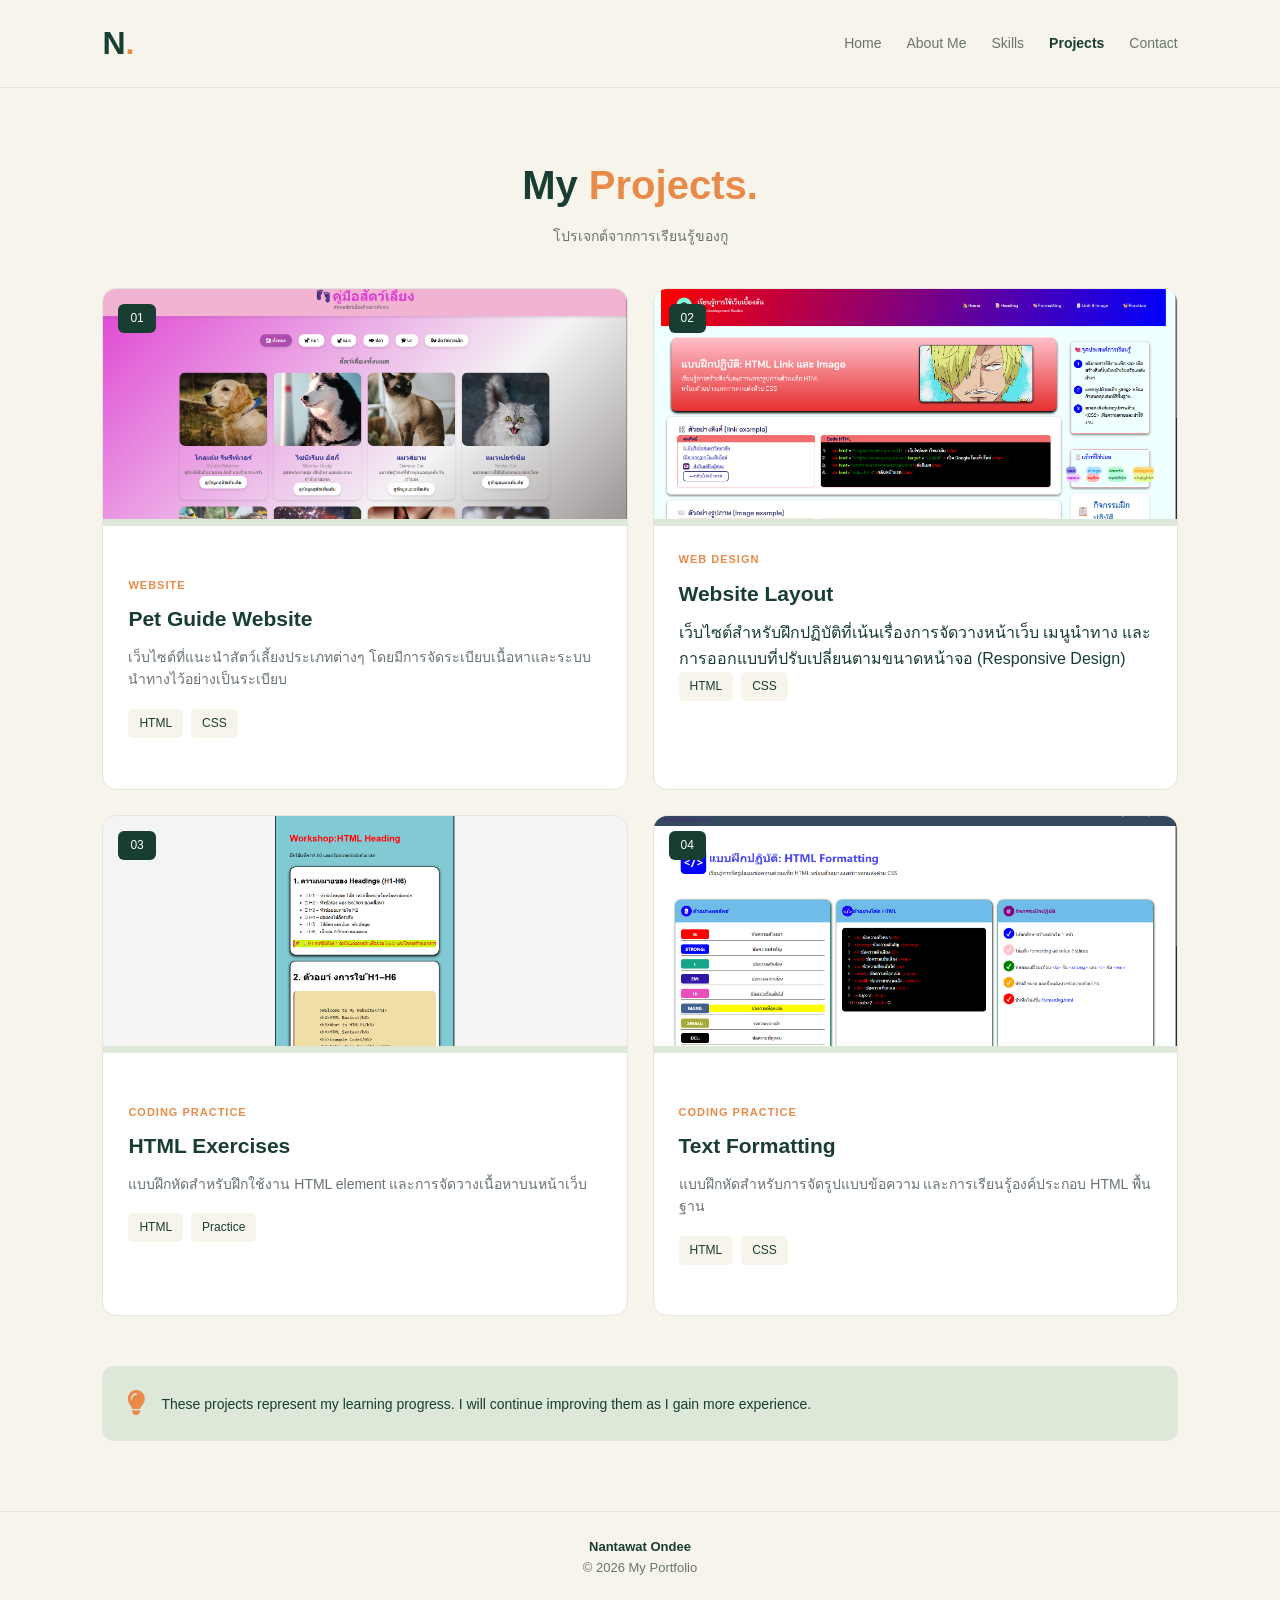
==== projects.html @ f81a3033 "update" ====
<!DOCTYPE html>
<html lang="en">

<head>
    <meta charset="UTF-8">
    <meta name="viewport" content="width=device-width, initial-scale=1.0">
    <title>My Projects - Nantawat Ondee</title>
    <link rel="stylesheet" href="css/projects.css">
    <link rel="stylesheet" href="https://cdnjs.cloudflare.com/ajax/libs/font-awesome/6.5.2/css/all.min.css">
</head>

<body>

    <header class="navbar">
        <a href="index.html" class="logo">N<span>.</span></a>

        <nav>
            <a href="index.html">Home</a>
            <a href="about.html">About Me</a>
            <a href="skills.html">Skills</a>
            <a href="projects.html" class="active">Projects</a>
            <a href="contact.html">Contact</a>
        </nav>
    </header>

    <main class="container">

        <section class="page-heading">
            <h1>My <span>Projects.</span></h1>
            <p>โปรเจกต์จากการเรียนรู้ของกู</p>
        </section>

        <section class="projects-grid">

            <article class="project-card">
                <div class="project-image">
                    <img src="img/pet01.png" alt="Pet guide website">
                    <span class="project-number">01</span>
                </div>

                <div class="project-info">
                    <a href="https://684259026-crypto.github.io/Web1-684259026/pest01/index.html" target="_blank" class="project-info">
                        <p class="project-type">WEBSITE</p>
                        <h2>Pet Guide Website</h2>
                        <p>
                            เว็บไซต์ที่แนะนำสัตว์เลี้ยงประเภทต่างๆ โดยมีการจัดระเบียบเนื้อหาและระบบนำทางไว้อย่างเป็นระเบียบ
                        </p>

                        <div class="project-tags">
                            <span>HTML</span>
                            <span>CSS</span>
                        </div>
                    </a>
                </div>
            </article>

            <article class="project-card">
                <div class="project-image">
                    <img src="img/link.png" alt="Website navigation project">
                    <span class="project-number">02</span>
                </div>

                <div class="project-info">
                    <a href="https://684259026-crypto.github.io/Web1-684259026/W06_01_link-image.html" target="_blank">
                        <p class="project-type">WEB DESIGN</p>
                        <h2>Website Layout</h2>
                        <p>
                           เว็บไซต์สำหรับฝึกปฏิบัติที่เน้นเรื่องการจัดวางหน้าเว็บ เมนูนำทาง และการออกแบบที่ปรับเปลี่ยนตามขนาดหน้าจอ (Responsive Design)
                        </p>

                        <div class="project-tags">
                            <span>HTML</span>
                            <span>CSS</span>
                        </div>
                    </a>
                </div>
            </article>

            <article class="project-card">
                <div class="project-image">
                    <img src="img/heading.png" alt="HTML practice project">
                    <span class="project-number">03</span>
                </div>

                <div class="project-info">
                    <a href="https://684259026-crypto.github.io/Web1-684259026/W03-01-heading.html"
                        target="_blank" class="project-info">
                        <p class="project-type">CODING PRACTICE</p>
                        <h2>HTML Exercises</h2>
                        <p>
                            แบบฝึกหัดสำหรับฝึกใช้งาน HTML element
                            และการจัดวางเนื้อหาบนหน้าเว็บ
                        </p>

                        <div class="project-tags">
                            <span>HTML</span>
                            <span>Practice</span>
                        </div>
                    </a>
                </div>
            </article>

            <article class="project-card">
                <div class="project-image">
                    <img src="img/Fomatting.png" alt="Text formatting exercise">
                    <span class="project-number">04</span>
                </div>

                <div class="project-info">
                    <a href="https://684259026-crypto.github.io/Web1-684259026/W04-01-formatting.html" target="_blank"
                        class="project-info">
                        <p class="project-type">CODING PRACTICE</p>
                        <h2>Text Formatting</h2>
                        <p>
                            แบบฝึกหัดสำหรับการจัดรูปแบบข้อความ
                            และการเรียนรู้องค์ประกอบ HTML พื้นฐาน
                        </p>

                        <div class="project-tags">
                            <span>HTML</span>
                            <span>CSS</span>
                        </div>
                    </a>
                </div>
            </article>

        </section>

        <section class="project-note">
            <i class="fa-solid fa-lightbulb"></i>
            <p>
                These projects represent my learning progress.
                I will continue improving them as I gain more experience.
            </p>
        </section>

    </main>

    <footer class="footer">
        <p> <span>Nantawat Ondee</span></p>
        <p>© 2026 My Portfolio</p>
    </footer>

</body>

</html>
---- css/projects.css ----
:root {
    --cream: #f7f4ec;
    --green: #183d32;
    --sage: #dde8d9;
    --orange: #e88b4a;
    --white: #ffffff;
    --muted: #68756d;
    --border: #e4e5dc;
}

* {
    margin: 0;
    padding: 0;
    box-sizing: border-box;
    scroll-behavior: smooth;
}

body {
    font-family: Arial, sans-serif;
    background: var(--cream);
    color: var(--green);
    line-height: 1.6;
}

a {
    text-decoration: none;
    color: inherit;
}

/* Navbar */
.navbar {
    min-height: 80px;
    padding: 18px 8%;
    display: flex;
    justify-content: space-between;
    align-items: center;
    border-bottom: 1px solid var(--border);
}

.logo {
    font-size: 32px;
    font-weight: bold;
}

.logo span {
    color: var(--orange);
}

.navbar nav {
    display: flex;
    flex-wrap: wrap;
    gap: 25px;
}

.navbar nav a {
    color: var(--muted);
    font-size: 14px;
}

.navbar nav a:hover,
.navbar nav a.active {
    color: var(--green);
    font-weight: bold;
}

/* Main */
.container {
    width: 84%;
    max-width: 1200px;
    margin: auto;
}

.page-heading {
    text-align: center;
    padding: 65px 0 40px;
}

.small-title {
    color: var(--orange);
    font-size: 12px;
    font-weight: bold;
    letter-spacing: 2px;
    margin-bottom: 10px;
}

.page-heading h1 {
    font-size: 40px;
    margin-bottom: 8px;
}

.page-heading h1 span {
    color: var(--orange);
}

.page-heading p:last-child {
    color: var(--muted);
    font-size: 14px;
}

/* Project Cards */
.projects-grid {
    display: grid;
    grid-template-columns: repeat(2, 1fr);
    gap: 25px;
    padding-bottom: 40px;
}

.project-card {
    overflow: hidden;
    background: var(--white);
    border: 1px solid var(--border);
    border-radius: 14px;
    transition: 0.3s;
}

.project-card:hover {
    transform: translateY(-5px);
    box-shadow: 0 12px 25px #183d3210;
    border-color: var(--orange);
}

.project-image {
    position: relative;
    background: var(--sage);
}

.project-image img {
    width: 100%;
    height: 230px;
    object-fit: cover;
}

.project-number {
    position: absolute;
    top: 15px;
    left: 15px;
    padding: 5px 12px;
    background: var(--green);
    color: var(--white);
    border-radius: 6px;
    font-size: 12px;
}

.project-info {
    padding: 25px;
}

.project-type {
    color: var(--orange);
    font-size: 11px;
    font-weight: bold;
    letter-spacing: 1px;
    margin-bottom: 8px;
}

.project-info h2 {
    font-size: 21px;
    margin-bottom: 10px;
}

.project-info > p:not(.project-type) {
    color: var(--muted);
    font-size: 14px;
    margin-bottom: 18px;
}

.project-tags {
    display: flex;
    flex-wrap: wrap;
    gap: 8px;

}


.project-tags span {
    padding: 5px 11px;
    background: var(--cream);
    color: var(--green);
    border-radius: 5px;
    font-size: 12px;
    
}

/* Note */
.project-note {
    display: flex;
    align-items: center;
    gap: 15px;
    padding: 25px;
    margin: 10px 0 70px;
    background: var(--sage);
    border-radius: 12px;
}

.project-note i {
    color: var(--orange);
    font-size: 25px;
}

.project-note p {
    color: var(--green);
    font-size: 14px;
}

/* Footer */
.footer {
    padding: 25px;
    text-align: center;
    border-top: 1px solid var(--border);
    color: var(--muted);
    font-size: 13px;
}

.footer span {
    color: var(--green);
    font-weight: bold;
}

/* Responsive */
@media (max-width: 850px) {
    .container {
        width: 90%;
    }

    .navbar {
        padding: 18px 5%;
    }

    .navbar nav {
        gap: 14px;
    }
}

@media (max-width: 600px) {
    .navbar {
        flex-direction: column;
        gap: 12px;
    }

    .navbar nav {
        justify-content: center;
    }

    .page-heading h1 {
        font-size: 32px;
    }

    .projects-grid {
        grid-template-columns: 1fr;
    }

    .project-image img {
        height: 200px;
    }
}
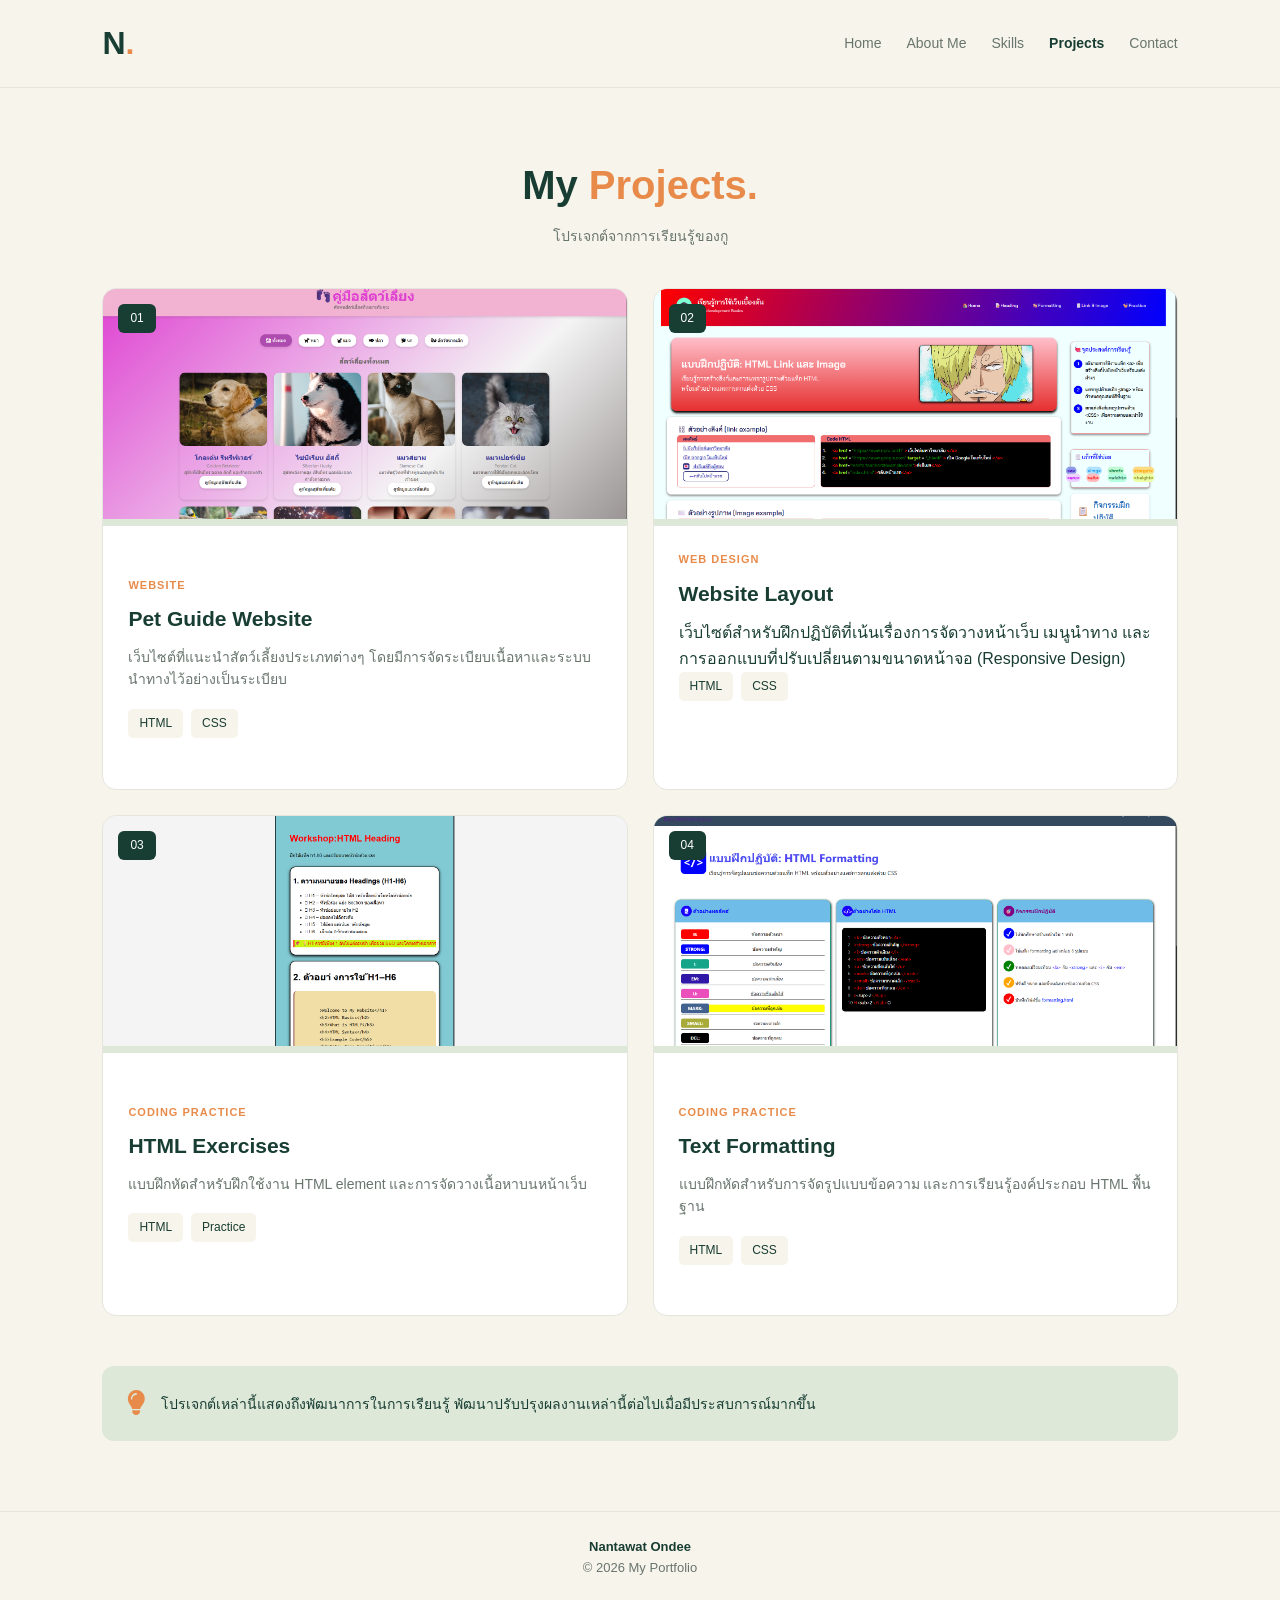
==== commit 5a812c57: "update" ====
--- a/projects.html
+++ b/projects.html
@@ -129,8 +129,8 @@
         <section class="project-note">
             <i class="fa-solid fa-lightbulb"></i>
             <p>
-                These projects represent my learning progress.
-                I will continue improving them as I gain more experience.
+               โปรเจกต์เหล่านี้แสดงถึงพัฒนาการในการเรียนรู้
+                พัฒนาปรับปรุงผลงานเหล่านี้ต่อไปเมื่อมีประสบการณ์มากขึ้น
             </p>
         </section>
 
